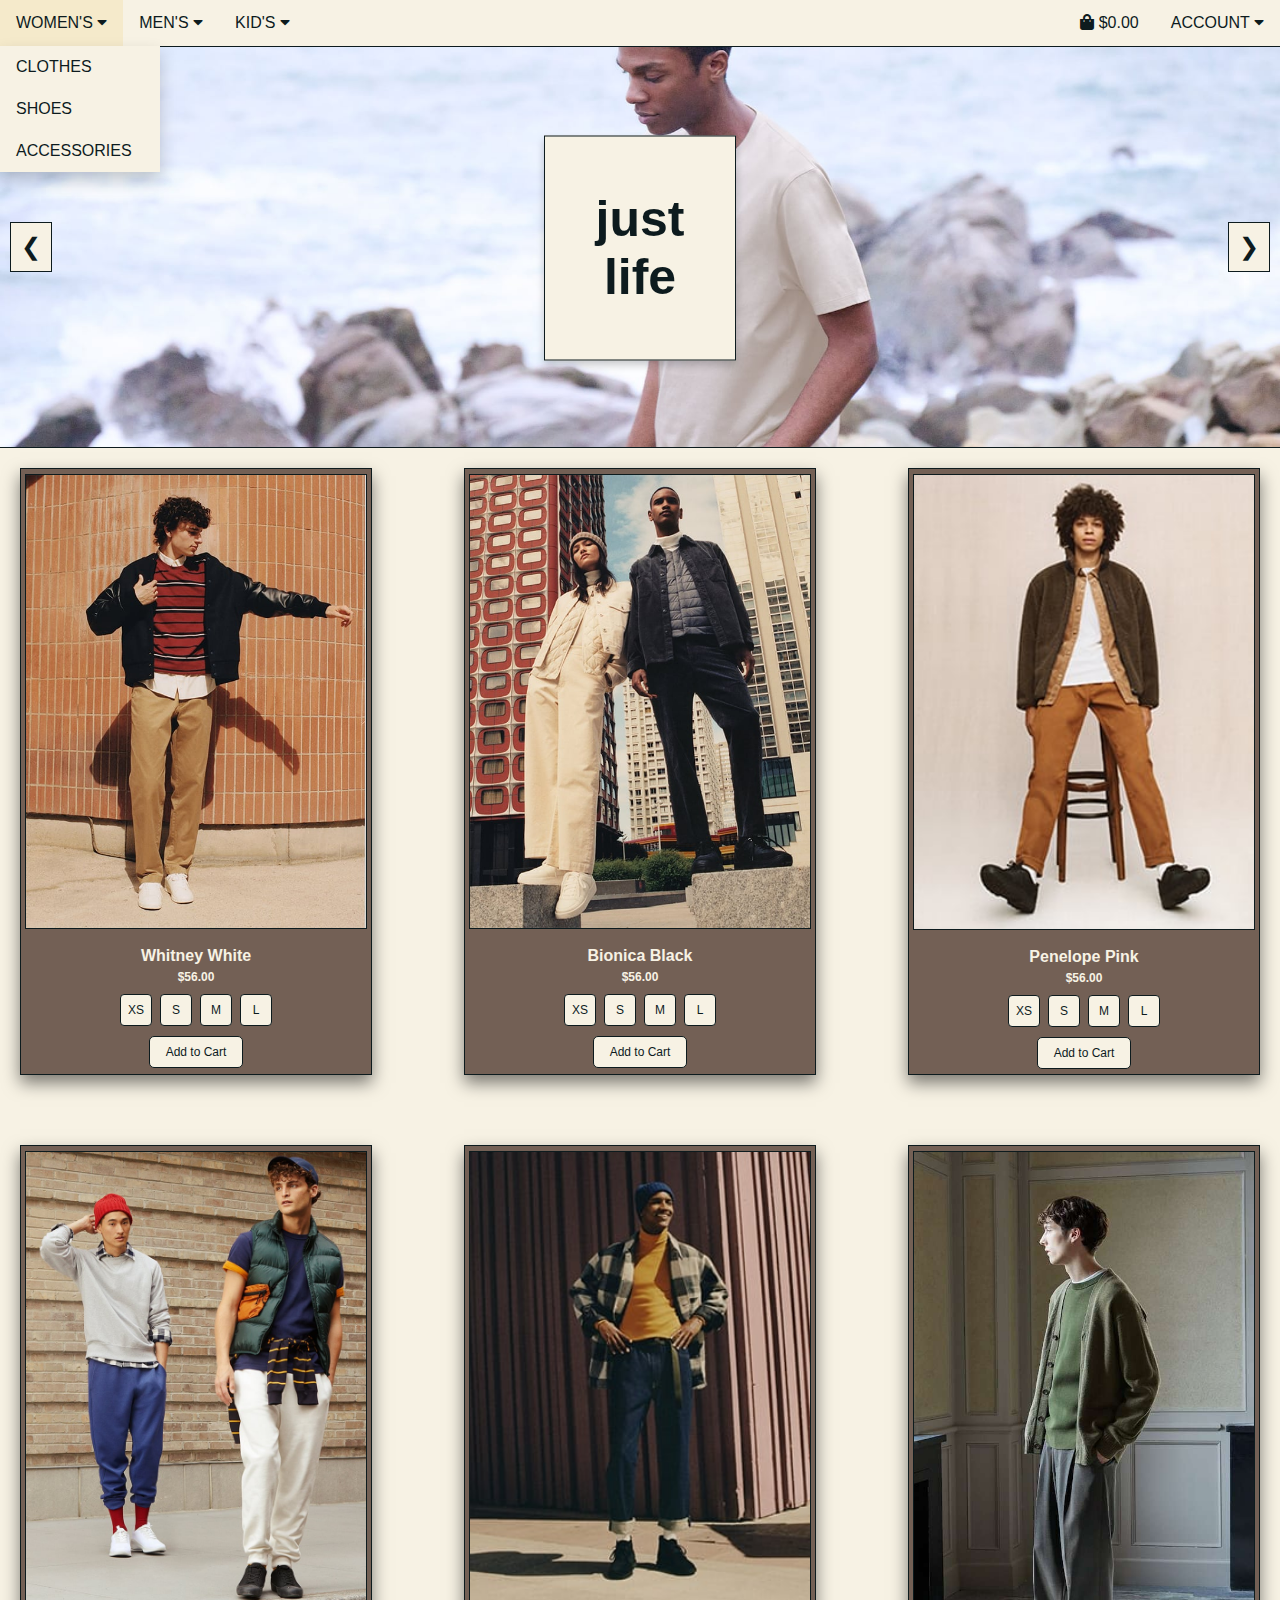
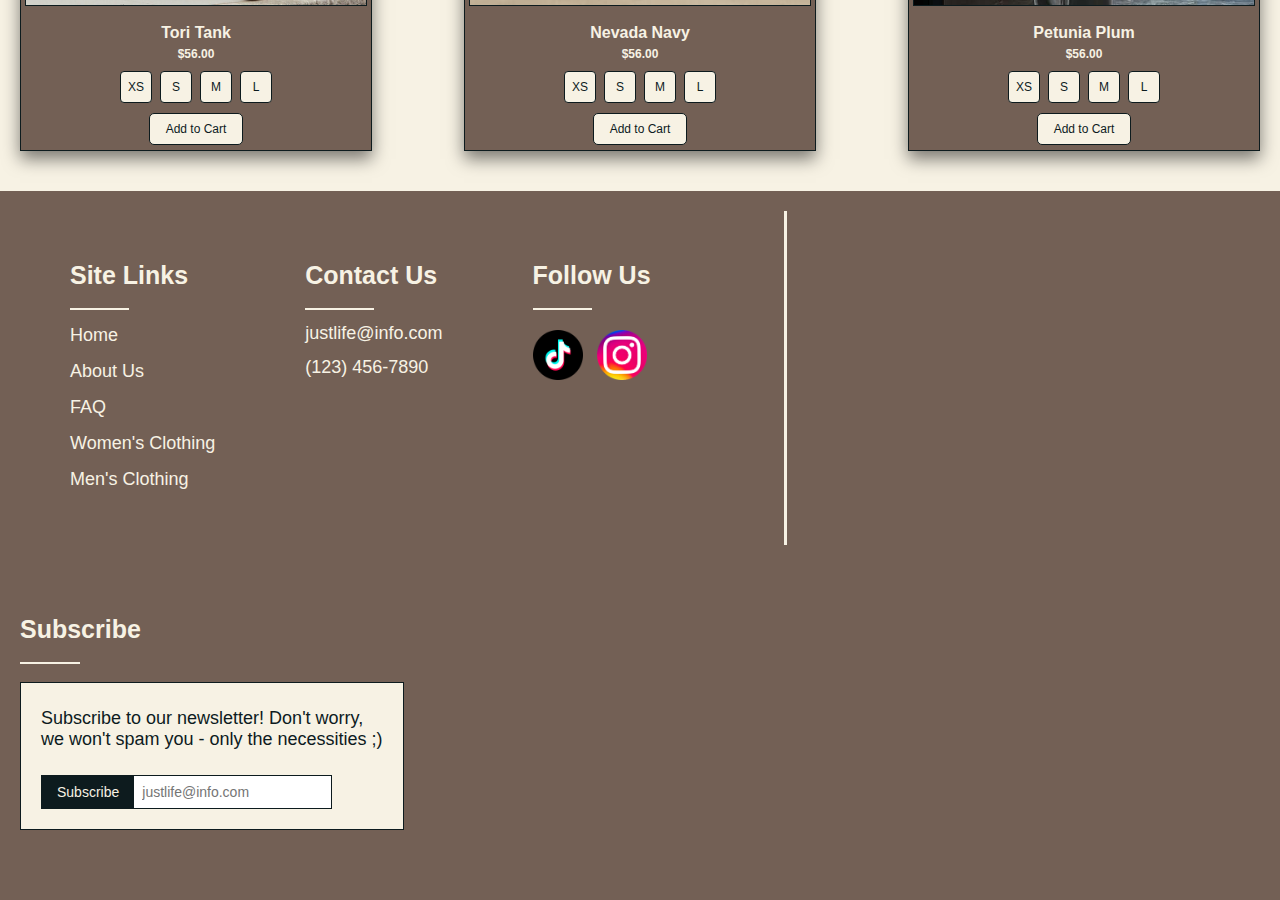
==== MenWebsite.html @ 989c3451 "Add files via upload" ====
<!DOCTYPE html>
<html lang = ="en">
	<head>
		<link rel = "stylesheet" href = "WebsiteStyle.css">
		<link rel="stylesheet" href="https://cdnjs.cloudflare.com/ajax/libs/font-awesome/5.15.4/css/all.min.css">
		<title> Ramshaw_Portfolio </title>
		<meta charset = "UTF-8">
		<meta name = "viewport" content = "width = device - width, initial - scale = 1">
		<style></style>
	</head>

<body>
<!-- NAVAGATION BAR -->							
	<div class="navbar">
    	
<!--women's dropdown and tabs-->
		<div class = "dropdown">
			<button class = "dropbtn"> WOMEN'S
				<i class = "fa fa-caret-down"> </i>
			</button>
	
			<div class = "dropdown-content">		
  				<a href="WomenWebsite.html">CLOTHES</a>
  				<a href="#">SHOES</a>
        		<a href="#">ACCESSORIES</a>
			</div>
		</div>	
<!----------------------->
						
<!--men's dropdown and tabs-->						
		<div class = "dropdown">
			<button class = "dropbtn"> MEN'S
				<i class = "fa fa-caret-down"> </i>
			</button>

			<div class = "dropdown-content">		
  				<a href="MenWebsite.html">CLOTHES</a>
  				<a href="#">SHOES</a>
        		<a href="#">ACCESSORIES</a>
			</div>
		</div>
<!----------------------->
	
<!--kid's dropdown and tabs-->	
  		<div class="dropdown">
    		<button class="dropbtn"> KID'S 
      			<i class="fa fa-caret-down"> </i>
    		</button>
    					
    		<div class="dropdown-content">
      			<a href="#">CLOTHES</a>
      			<a href="#">SHOES</a>
      			<a href="#">ACCESSORIES</a>
    		</div>			
  		</div> 
<!----------------------->

<!--account dropdown and tabs-->	
  		<div class = "dropdownRight">
    		<button class="dropbtn"> ACCOUNT 
      			<i class="fa fa-caret-down"> </i>
    		</button>
    					
    		<div class="dropdownRight-contentRight">
      			<a href="#">FAVORITES</a>
      			<a href="#">PROFILE</a>
      			<a href="#">LOGIN/OUT</a>
    		</div>	
  		</div> 
	
<!-- Shopping bag icon -->
		<div class = "dropdownRight">
			<button class="dropbtn shopping-bag-icon" id="shopping-bag">
				<i class="fa fa-shopping-bag"></i>
				<span id="total-price">$0.00</span>
			</button>
	
			<div class="dropdownRight-contentRight" id="cart-dropdown">
        		<!-- Cart items will be dynamically added here -->
    		</div>
		</div>
<!----------------------->  
						
	</div>
<!--END OF NAVAGATION BAR-->

<!--HEADER-->
	<div class = "background">

<!--CAROUSEL-->
		<div class="carousel">
		
<!--CAROUSEL IMAGES-->
        <div class="carousel-inner">
            <div class="carousel-item active">
                <img src="images/men/carousel/menCaro3.jpg" alt="Image 1">
            </div>
            <div class="carousel-item">
                <img src="images/men/carousel/menCaro2.jpg" alt="Image 2">
            </div>
            <div class="carousel-item">
                <img src="images/men/carousel/menCaro1.jpg" alt="Image 3">
            </div>
        </div>
<!--CAROUSEL NAV BUTTONS-->
        <button class="carousel-control prev" onclick="prevSlide()">&#10094;</button>
        <button class="carousel-control next" onclick="nextSlide()">&#10095;</button>
    </div>
	
	
		<div class = "header">
			<div class = "container">		
				<h1> just life </h1>					
			</div>		
		</div>
	</div>
<!--END OF HEADER-->

<div class="containerBar"> </div>

<!-- PRODUCT CARDS-->
<div class="product-container">

<!-- product 1 -->
    <div class="product">
        <img src="images/men/product/men1.jpg" alt="Product 1">
        <h2>Whitney White</h2>
        <p class = "price">$56.00</p>
        <div class="size-options">
        	<span class="size" data-size="XS" onclick="selectSize(this)">XS</span>
        	<span class="size" data-size="S" onclick="selectSize(this)">S</span>
        	<span class="size" data-size="M" onclick="selectSize(this)">M</span>
        	<span class="size" data-size="L" onclick="selectSize(this)">L</span>
    	</div>        	
        <button onclick="addToCart('Whitney White', 56.00, selectedSize)">Add to Cart</button>
    </div>

<!-- product 2 -->
    <div class="product">
        <img src="images/men/product/men2.jpg" alt="Product 2">
        <h2>Bionica Black</h2>
        <p class = "price">$56.00</p>
        <div class="size-options">
        	<span class="size" data-size="XS" onclick="selectSize(this)">XS</span>
        	<span class="size" data-size="S" onclick="selectSize(this)">S</span>
        	<span class="size" data-size="M" onclick="selectSize(this)">M</span>
        	<span class="size" data-size="L" onclick="selectSize(this)">L</span>
    	</div>
        <button onclick="addToCart('Bionica Black', 25.00, selectedSize)">Add to Cart</button>
    </div>

<!-- product 3 -->
    <div class="product">
        <img src="images/men/product/men6.jpg" alt="Product 3">
        <h2>Penelope Pink</h2>
        <p class = "price">$56.00</p>
        <div class="size-options">
        	<span class="size" data-size="XS" onclick="selectSize(this)">XS</span>
        	<span class="size" data-size="S" onclick="selectSize(this)">S</span>
        	<span class="size" data-size="M" onclick="selectSize(this)">M</span>
        	<span class="size" data-size="L" onclick="selectSize(this)">L</span>
    	</div>
        <button onclick="addToCart('Penelope Pink', 60.00, selectedSize)">Add to Cart</button>
    </div>
    
<!-- product 4 -->
    <div class="product">
        <img src="images/men/product/men4.jpg" alt="Product 4">
        <h2>Tori Tank</h2>
        <p class = "price">$56.00</p>
        <div class="size-options">
        	<span class="size" data-size="XS" onclick="selectSize(this)">XS</span>
        	<span class="size" data-size="S" onclick="selectSize(this)">S</span>
        	<span class="size" data-size="M" onclick="selectSize(this)">M</span>
        	<span class="size" data-size="L" onclick="selectSize(this)">L</span>
    	</div>
        <button onclick="addToCart('Tori Tank', 45.00, selectedSize)">Add to Cart</button>
    </div>
    
<!-- product 5 -->
    <div class="product">
        <img src="images/men/product/men5.jpg" alt="Product 5">
        <h2>Nevada Navy</h2>
        <p class = "price">$56.00</p>
        <div class="size-options">
        	<span class="size" data-size="XS" onclick="selectSize(this)">XS</span>
        	<span class="size" data-size="S" onclick="selectSize(this)">S</span>
        	<span class="size" data-size="M" onclick="selectSize(this)">M</span>
        	<span class="size" data-size="L" onclick="selectSize(this)">L</span>
    	</div>
        <button onclick="addToCart('Nevada Navy', 15.00, selectedSize)">Add to Cart</button>
    </div>
    
<!-- product 6 -->
    <div class="product">
        <img src="images/men/product/men3.jpg" alt="Product 6">
        <h2>Petunia Plum</h2>
        <p class = "price">$56.00</p>
        <div class="size-options">
        	<span class="size" data-size="XS" onclick="selectSize(this)">XS</span>
        	<span class="size" data-size="S" onclick="selectSize(this)">S</span>
        	<span class="size" data-size="M" onclick="selectSize(this)">M</span>
        	<span class="size" data-size="L" onclick="selectSize(this)">L</span>
    	</div>
        <button onclick="addToCart('Petunia Plum', 55.00, selectedSize)">Add to Cart</button>
    </div>
</div>
<!-- END OF PRODUCT CARDS -->

<!--FOOTER-->
<div class="footer">

<!-- Left side of the footer -->
    <div class="footer-left">
        <div class="site-links">
            <h3>Site Links</h3>
            <p><a href = "#">Home</a></p>
            <p><a href = "#">About Us</a></p>
            <p><a href = "#">FAQ</a></p>
            <p><a href = "WomenWebsite.html">Women's Clothing</a></p>
            <p><a href = "MenWebsite.html">Men's Clothing</a></p>
        </div>

        <div class="contact-info">
            <h3>Contact Us</h3>
            <a href="mailto:retailstore@company.com">justlife@info.com</a>
            <a href="tel:1234567890">(123) 456-7890</a>
        </div>
    
    	<div class="social-media">
            <h3>Follow Us</h3>
            <div class="social-media-icons">
                <a href = "https://www.tiktok.com"><img src="images/tiktokIcon.png" alt="TikTok"></a>
                <a href = "https://www.instagram.com"><img src="images/instaIcon.png" alt="Instagram"></a>
            </div>
    	</div>
    </div>

<!-- Right side of footer -->
    <div class="footer-right">
        <div class="subscribe">
            <h3>Subscribe</h3>
            <br></br>
            <div class ="subscribe-container">
            	<p>Subscribe to our newsletter! Don't worry,<br>
            	we won't spam you - only the necessities ;)</p>
            	<form>
            		<button>Subscribe</button>
            		<input type="email" placeholder="justlife@info.com">
            	</form>
            </div>
        </div>
    </div>
</div>
<!-- END OF FOOTER -->
	
	<script src="WebsiteJava.js"></script>							
	</body>
</html>
---- WebsiteStyle.css ----
html
{
	scroll-behavior: smooth;
}

body, h2, h3, h4, h5, h6
{
    font-family: "Arial", sans-serif;
	margin: 0px;
  	background-color: #f7f2e4; /*cream color*/
}

/* HEADER BOX */
.background
{
	position: relative;
    width: 100%;
    overflow: hidden;
}

/* CAROUSEL */
.carousel
{
    position: relative;
    width: 100%;
    height: 400px; 
    overflow: hidden;
    border-bottom: 1px solid #0D1B1E;
}

.carousel-inner
{
    display: flex;
    transition: transform 0.5s ease;
}

.carousel-item
{
    min-width: 100%; 
    box-sizing: border-box;
}

.carousel-item img
{
    width: 100%;
    height: 400px; 
    object-fit: cover; 
}

.carousel-control
{
    position: absolute;
    top: 50%;
    transform: translateY(-50%);
    background-color: #f7f2e4; 
    color: #0D1B1E;
    border: 1px solid #0D1B1E;
    padding: 10px;
    cursor: pointer;
    font-size: 24px;
    z-index: 10; 
}

.carousel-control.prev
{
    left: 10px; 
}

.carousel-control.next
{
    right: 10px; 
}

.carousel-control:hover
{
    background-color: rgba(0, 0, 0, 0.8); 
}
/* END OF CAROUSEL */

.header
{
    position: absolute;
    top: 50%;
    left: 50%;
    transform: translate(-50%, -50%);
    z-index: 5; 
    text-align: center;
}

.container
{
    background-color: #f7f2e4;
    border: 1px solid #0D1B1E; 
    font-size: 25px;
    color: #0D1B1E;
    width: 150px;
    padding: 20px;
    box-shadow: 0 4px 8px rgba(0, 0, 0, 0.2);
}

.container:hover
{
    transform: translateY(-5px);
    box-shadow: 0 6px 12px rgba(0, 0, 0, 0.15); 
}				
/* END OF HEADER BOX */

/*NAVAGATION BAR*/	
/* Navbar container */
.navbar
	{
  		overflow: hidden;
  		background-color: #f7f2e4; /*cream color*/
  		border-bottom: 1px solid #0D1B1E;
  		font-family: Arial;
  		margin: none;
  		
  	.shopping-bag-icon
  	{   
    	float: right;
    	margin-right: -10px;
    	margin-top: 0px;
    	font-size: 17px;
    	line-height: auto;
    	color: #0D1B1E;
	}
}
  		
/* Links inside the navbar */
.navbar a
	{
 		float: left;
  		font-size: 16px;
  		color: #0D1B1E; /*dark blue/black*/
  		text-align: center;
  		padding: 14px 16px;
  		text-decoration: none;
	}

/* The dropdown container */
.dropdown
	{
  		float: left;
  		overflow: hidden;
	}

/* Dropdown button */
.dropdown .dropbtn
	{
  		font-size: 16px; 
  		border: none;
  		outline: none;
  		color: #0D1B1E;
  		padding: 14px 16px;
  		background-color: inherit;
  		font-family: inherit;
  		margin: 0; 
	}

.navbar a:hover, .dropdown:hover .dropbtn
	{
  		background-color: #f5eacb; /*darker cream*/
  		color: #0D1B1E;
	}

/* Dropdown content */
.dropdown-content
	{
  		display: none;
  		position: absolute;
  		background-color: #f7f2e4;
  		min-width: 160px;
  		box-shadow: 0px 8px 16px 0px rgba(0,0,0,0.2);
  		z-index: 1;
	}

/* Links inside the dropdown */
.dropdown-content a
	{
  		float: none;
  		color: #0D1B1E;
  		padding: 12px 16px;
  		text-decoration: none;
  		display: block;
  		text-align: left;
	}

.dropdown-content a:hover
	{
  		background-image: #f5eacb;
  		color: #0D1B1E;
	}

.dropdown:hover .dropdown-content
	{
  		display: block;
	}

/*right tab for navbar dropdown*/
.dropdownRight
	{
		float: right;
		overflow: hidden; /*floats link to right*/
	}
	
.dropdownRight .dropbtn
	{
  		font-size: 16px; 
  		border: none;
  		outline: none;
  		color: #0D1B1E;
  		padding: 14px 16px;
  		background-color: inherit;
  		font-family: inherit;
  		margin: 0;
	}
	
.dropdownRight:hover .dropbtn
{
    background-color: #f5eacb; /* darker cream */
    color: #0D1B1E;
}
	
.dropdownRight-contentRight
{
  	display: none;
    position: absolute;
    right: 0;
    top: 40px;
    background-color: #f7f2e4;
    min-width: 250px;
    box-shadow: 0px 8px 16px 0px rgba(0, 0, 0, 0.2);
    z-index: 1;
    padding: 10px;
}
	
.dropdownRight-contentRight a
	{
  		float: none;
  		color: #0D1B1E;
  		padding: 12px 16px;
  		text-decoration: none;
  		display: block;
  		text-align: left;
	}

.dropdownRight-contentRight a:hover
	{
  		background-color: #f5eacb;
  		color: #0D1B1E;
	}
	
.dropdownRight-contentRight .cart-item
{
    display: flex;
    justify-content: space-between;
    padding: 8px 0;
    border-bottom: 1px solid #ccc;
}
									
.dropdownRight-contentRight .cart-item:last-child
{
    border-bottom: none;
}
		
.dropdownRight:hover .dropdownRight-contentRight
	{
  		display: block;
	}
	
#cart-dropdown
{
    display: none;
}
/*END OF NAVAGATION BAR*/

/* PRODUCT CARDS */
.product-container
{
    display: flex;
    flex-wrap: wrap;
    justify-content: space-between; 
    margin-top: 20px;
    width: 100%; 
    padding: 0 20px; 
    box-sizing: border-box;
    gap: 30px;
}

.product
{
    width: calc(30% - 20px);
    margin-bottom: 40px;
    background-color: #736055; /*brown*/
    padding: 5px; 
    border: 1px solid #0D1B1E; /*dark navy/black*/
	box-shadow: 0 8px 16px rgba(1, 0, 0, 0.5);
	display: flex;
    flex-direction: column;
    align-items: center;
    text-align: center;
    transition: transform 0.3s ease, box-shadow 0.3s ease; 
    box-sizing: border-box;
}

.product:hover
{
    transform: translateY(-5px);
    box-shadow: 0 6px 12px rgba(0, 0, 0, 0.15); 
}

.product img
{
    width: 100%; 
    height: auto; 
    border: 1px solid #0D1B1E; /*dark blue/black*/
    margin-bottom: 5px; 
    object-fit: cover;
}

.product h2
{
    font-size: 16px;
    margin-top: 13px;
    margin-bottom: 5px;
    color: #f7f2e4;
    font-weight: 600; 
    background-color: #736055; /*brown*/
}

.product p
{
    font-size: 12px; 
    color: #f7f2e4; 
    margin-bottom: 10px; 
}

.price
{
    font-size: 16px;
    color: #f7f2e4; 
    font-weight: 700; 
    margin: 0px;
}

/* PRODUCT SIZE OPTIONS */
.size-options
{
    display: flex;
    gap: 8px; 
    margin-bottom: 10px; 
}

.size
{
    display: inline-block;
    width: 30px; 
    height: 30px; 
    line-height: 30px;
    text-align: center;
    background-color: #f7f2e4; 
    color: #0D1B1E; 
    border: 1px solid #0D1B1E;
    border-radius: 4px;
    font-size: 12px;
    cursor: pointer; 
    transition: background-color 0.3s ease, color 0.3s ease; 
}

.size:hover
{
    background-color: #0D1B1E;
    color: #f7f2e4; 
}

.size.selected
{
    background-color: #0D1B1E;
    color: #f7f2e4;
}

/* ADD CART BUTTON */
.price-button-container
{
    display: flex; 
    align-items: center;
    gap: 10px; 
    margin-top: 10px; 
}

.product button
{
    background-color: #f7f2e4;
    color: #0D1B1E;
    border: none;
    padding: 8px 16px; 
    border-radius: 5px;
    border: 1px solid #0D1B1E;
    font-size: 12px; 
    cursor: pointer;
    transition: 0.3s ease; 
}

.product button:hover
{
    background-color: #0D1B1E;
	color: #f7f2e4;
}
/* END OF PRODUCT CARD *?

/*H1 STYLE*/	
.header
	{
		padding: 90px;
		font-size: 20px;
		text-align: center; /*center text*/
		color: #0D1B1E; /*text color*/
		display: flex;
		flex-wrap: wrap;
	}
/*END OF H1 STYLE*/

/*MEDIA LAYOUT DESIGN BASED ON DEVICE SIZE*/
/*when screen is <700px wide; two cols stack on top of each other instead next to*/
@media screen and (max-width: 700px)
	{
		
		body
			{
				width: 100%;
			}
		
		.container, .container2
			{
				width: 90%;
			}
			
		.header
			{
				padding: 50px;
			}
	}
	
/*when screen is <400px wide; links stack on top of each other instead next to*/
@media screen and (max-width: 400px)
	{
		.navbar a
			{
				float: none;
				width: 100%;
			}
			
		.header
			{
    			padding: 20px;
  			}

  		.footer
  			{
    			padding-left: 5px; 
  			}
	}

@media screen and (max-width: 320px)
	{
  		body, h2, h3, h4, h5, h6, footer
  			{
    			font-size: 12px; 
  			}
	}
	
/*FOOTER*/
.footer
{
    padding: 20px;
    background-color: #736055;
    color: #0D1B1E;
    display: flex;
    justify-content: space-between;
    flex-wrap: wrap;
    gap: 20px;
}

.footer-left
{
    display: flex;
    gap: 40px;
    flex-wrap: wrap;
    position: relative;
    padding-right: 110px;
}

.footer-left::after
{
    content: "";
    position: absolute;
    right: -20px;
    top: 0;
    bottom: 0;
    width: 3px;
    background-color: #f7f2e4;
}

.footer-right
{
	text-align: right;
    min-width: 200px;
}

.site-links, .social-media, .contact-info
{
    text-align: left;
	margin-top: 50px;
	margin-left: 50px;
	margin-bottom: 50px;

}

.footer h3
{
    background-color: #736055;
    color: #f7f2e4;
    text-align: left;
    font-size: 25px;
    padding-bottom: 20px;
    position: relative;
    display: inline-block;
}

.footer h3::after
{
    content: "";
    position: absolute;
    left: 0;
    bottom: 0;
    width: 50%;
    height: 2px; 
    background-color: #f7f2e4;
}

.footer p, .footer a
{
    color: #f7f2e4;
    text-decoration: none;
    display: block;
    margin: 5px 0;
    font-size: 18px;
    padding-top: 10px;
    cursor: pointer;
}

.footer a
{
    display: inline-block;
    padding: 0;
    margin: 0;
}

.contact-info
{
    text-align: left;
    margin-top: 50px;
    margin-left: 50px;
    margin-bottom: 50px;
}

.contact-info h3
{
    display: block;
    margin-bottom: 10px;
}

.contact-info a
{
    display: block;
    margin: 13px 0;
    color: #f7f2e4;
    text-decoration: none;
}

.social-media-icons img
{
    max-width: 50px;
    margin-right: 10px;
    padding-top: 20px;
    cursor: pointer;
}

/*SUBSCRIBE*/
.subscribe
{
	padding-right: 40px;
	margin-top: 50px;
	margin-right: 30px;
	margin-bottom: 50px;
	text-align: left;
}

.subscribe-container
{
	background-color: #f7f2e4;
	padding: 20px;
	margin-right: 20px;
	border: 1px solid #0D1B1E;
	padding-top: 20px;
}

.subscribe h3
{
	padding-bottom: 20px;
	position: relative;
    display: inline-block;
}

.subscribe h3::after
{
    content: "";
    position: absolute;
    left: 0;
    bottom: 0;
    width: 50%;
    height: 2px; 
    background-color: #f7f2e4;
    text-align: left;
}

.subscribe p
{
	text-align: left;
	color: #0D1B1E;
	padding-bottom: 20px;
	padding-top: 0;
}

.subscribe form
{
    display: flex;
    align-items: stretch;
}

.subscribe input[type="email"]
{
    padding: 8px;
    margin: 0;
    height: 100%;
    flex: none;
    border: 1px solid #0D1B1E;
    border-left: none;
    font-size: 14px;
    box-sizing: border-box;
}

.subscribe button
{
    padding: 8px 15px;
    background-color: #0D1B1E;
    color: #f7f2e4;
    border: 1px solid #0D1B1E;
    border-right: none;
    cursor: pointer;
    white-space: nowrap;
    font-size: 14px;
    height: 100%;
    box-sizing: border-box;
    flex: none;
}
/*END OF SUBSCRIBE*/
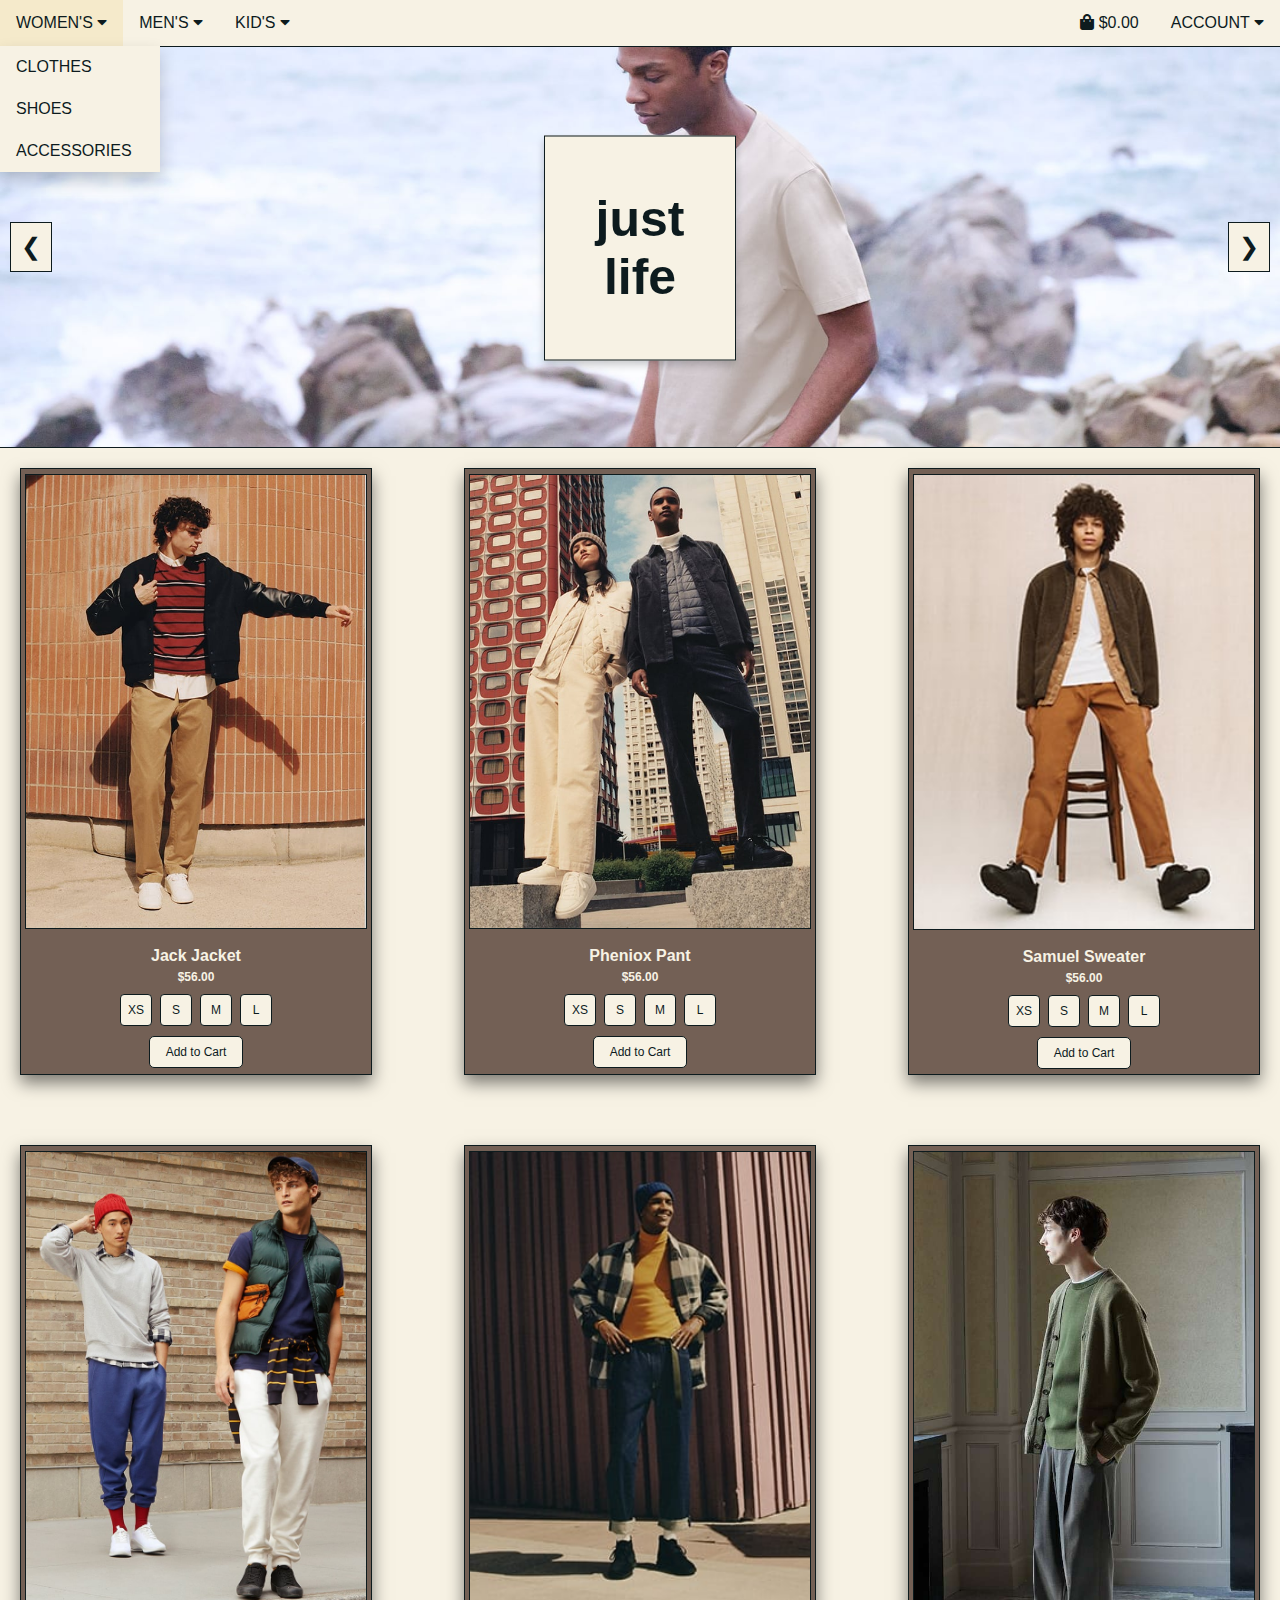
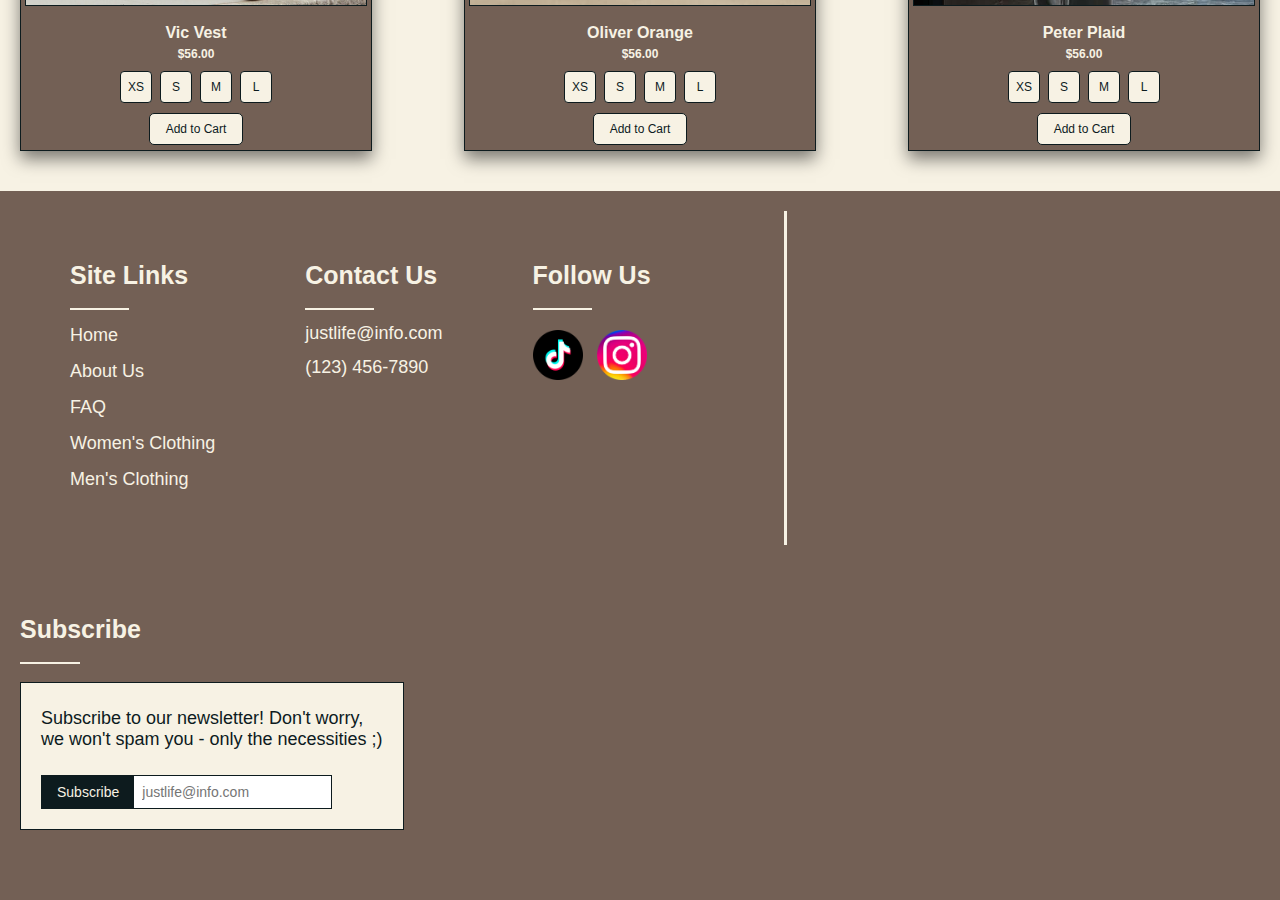
==== commit 1ef447af: "Update MenWebsite.html" ====
--- a/MenWebsite.html
+++ b/MenWebsite.html
@@ -1,7 +1,7 @@
 <!DOCTYPE html>
 <html lang = ="en">
 	<head>
-		<link rel = "stylesheet" href = "WebsiteStyle.css">
+		<link rel = "stylesheet" href = "css/WebsiteStyle.css">
 		<link rel="stylesheet" href="https://cdnjs.cloudflare.com/ajax/libs/font-awesome/5.15.4/css/all.min.css">
 		<title> Ramshaw_Portfolio </title>
 		<meta charset = "UTF-8">
@@ -124,7 +124,7 @@
 <!-- product 1 -->
     <div class="product">
         <img src="images/men/product/men1.jpg" alt="Product 1">
-        <h2>Whitney White</h2>
+        <h2>Jack Jacket</h2>
         <p class = "price">$56.00</p>
         <div class="size-options">
         	<span class="size" data-size="XS" onclick="selectSize(this)">XS</span>
@@ -138,7 +138,7 @@
 <!-- product 2 -->
     <div class="product">
         <img src="images/men/product/men2.jpg" alt="Product 2">
-        <h2>Bionica Black</h2>
+        <h2>Pheniox Pant</h2>
         <p class = "price">$56.00</p>
         <div class="size-options">
         	<span class="size" data-size="XS" onclick="selectSize(this)">XS</span>
@@ -152,7 +152,7 @@
 <!-- product 3 -->
     <div class="product">
         <img src="images/men/product/men6.jpg" alt="Product 3">
-        <h2>Penelope Pink</h2>
+        <h2>Samuel Sweater</h2>
         <p class = "price">$56.00</p>
         <div class="size-options">
         	<span class="size" data-size="XS" onclick="selectSize(this)">XS</span>
@@ -166,7 +166,7 @@
 <!-- product 4 -->
     <div class="product">
         <img src="images/men/product/men4.jpg" alt="Product 4">
-        <h2>Tori Tank</h2>
+        <h2>Vic Vest</h2>
         <p class = "price">$56.00</p>
         <div class="size-options">
         	<span class="size" data-size="XS" onclick="selectSize(this)">XS</span>
@@ -180,7 +180,7 @@
 <!-- product 5 -->
     <div class="product">
         <img src="images/men/product/men5.jpg" alt="Product 5">
-        <h2>Nevada Navy</h2>
+        <h2>Oliver Orange</h2>
         <p class = "price">$56.00</p>
         <div class="size-options">
         	<span class="size" data-size="XS" onclick="selectSize(this)">XS</span>
@@ -194,7 +194,7 @@
 <!-- product 6 -->
     <div class="product">
         <img src="images/men/product/men3.jpg" alt="Product 6">
-        <h2>Petunia Plum</h2>
+        <h2>Peter Plaid</h2>
         <p class = "price">$56.00</p>
         <div class="size-options">
         	<span class="size" data-size="XS" onclick="selectSize(this)">XS</span>
@@ -254,6 +254,6 @@
 </div>
 <!-- END OF FOOTER -->
 	
-	<script src="WebsiteJava.js"></script>							
+	<script src="js/WebsiteJava.js"></script>							
 	</body>
-</html>+</html>
--- a/css/WebsiteStyle.css
+++ b/css/WebsiteStyle.css
@@ -0,0 +1,667 @@
+html
+{
+	scroll-behavior: smooth;
+}
+
+body, h2, h3, h4, h5, h6
+{
+    font-family: "Arial", sans-serif;
+	margin: 0px;
+  	background-color: #f7f2e4; /*cream color*/
+}
+
+/* HEADER BOX */
+.background
+{
+	position: relative;
+    width: 100%;
+    overflow: hidden;
+}
+
+/* CAROUSEL */
+.carousel
+{
+    position: relative;
+    width: 100%;
+    height: 400px; 
+    overflow: hidden;
+    border-bottom: 1px solid #0D1B1E;
+}
+
+.carousel-inner
+{
+    display: flex;
+    transition: transform 0.5s ease;
+}
+
+.carousel-item
+{
+    min-width: 100%; 
+    box-sizing: border-box;
+}
+
+.carousel-item img
+{
+    width: 100%;
+    height: 400px; 
+    object-fit: cover; 
+}
+
+.carousel-control
+{
+    position: absolute;
+    top: 50%;
+    transform: translateY(-50%);
+    background-color: #f7f2e4; 
+    color: #0D1B1E;
+    border: 1px solid #0D1B1E;
+    padding: 10px;
+    cursor: pointer;
+    font-size: 24px;
+    z-index: 10; 
+}
+
+.carousel-control.prev
+{
+    left: 10px; 
+}
+
+.carousel-control.next
+{
+    right: 10px; 
+}
+
+.carousel-control:hover
+{
+    background-color: rgba(0, 0, 0, 0.8); 
+}
+/* END OF CAROUSEL */
+
+.header
+{
+    position: absolute;
+    top: 50%;
+    left: 50%;
+    transform: translate(-50%, -50%);
+    z-index: 5; 
+    text-align: center;
+}
+
+.container
+{
+    background-color: #f7f2e4;
+    border: 1px solid #0D1B1E; 
+    font-size: 25px;
+    color: #0D1B1E;
+    width: 150px;
+    padding: 20px;
+    box-shadow: 0 4px 8px rgba(0, 0, 0, 0.2);
+}
+
+.container:hover
+{
+    transform: translateY(-5px);
+    box-shadow: 0 6px 12px rgba(0, 0, 0, 0.15); 
+}				
+/* END OF HEADER BOX */
+
+/*NAVAGATION BAR*/	
+/* Navbar container */
+.navbar
+	{
+  		overflow: hidden;
+  		background-color: #f7f2e4; /*cream color*/
+  		border-bottom: 1px solid #0D1B1E;
+  		font-family: Arial;
+  		margin: none;
+  		
+  	.shopping-bag-icon
+  	{   
+    	float: right;
+    	margin-right: -10px;
+    	margin-top: 0px;
+    	font-size: 17px;
+    	line-height: auto;
+    	color: #0D1B1E;
+	}
+}
+  		
+/* Links inside the navbar */
+.navbar a
+	{
+ 		float: left;
+  		font-size: 16px;
+  		color: #0D1B1E; /*dark blue/black*/
+  		text-align: center;
+  		padding: 14px 16px;
+  		text-decoration: none;
+	}
+
+/* The dropdown container */
+.dropdown
+	{
+  		float: left;
+  		overflow: hidden;
+	}
+
+/* Dropdown button */
+.dropdown .dropbtn
+	{
+  		font-size: 16px; 
+  		border: none;
+  		outline: none;
+  		color: #0D1B1E;
+  		padding: 14px 16px;
+  		background-color: inherit;
+  		font-family: inherit;
+  		margin: 0; 
+	}
+
+.navbar a:hover, .dropdown:hover .dropbtn
+	{
+  		background-color: #f5eacb; /*darker cream*/
+  		color: #0D1B1E;
+	}
+
+/* Dropdown content */
+.dropdown-content
+	{
+  		display: none;
+  		position: absolute;
+  		background-color: #f7f2e4;
+  		min-width: 160px;
+  		box-shadow: 0px 8px 16px 0px rgba(0,0,0,0.2);
+  		z-index: 1;
+	}
+
+/* Links inside the dropdown */
+.dropdown-content a
+	{
+  		float: none;
+  		color: #0D1B1E;
+  		padding: 12px 16px;
+  		text-decoration: none;
+  		display: block;
+  		text-align: left;
+	}
+
+.dropdown-content a:hover
+	{
+  		background-image: #f5eacb;
+  		color: #0D1B1E;
+	}
+
+.dropdown:hover .dropdown-content
+	{
+  		display: block;
+	}
+
+/*right tab for navbar dropdown*/
+.dropdownRight
+	{
+		float: right;
+		overflow: hidden; /*floats link to right*/
+	}
+	
+.dropdownRight .dropbtn
+	{
+  		font-size: 16px; 
+  		border: none;
+  		outline: none;
+  		color: #0D1B1E;
+  		padding: 14px 16px;
+  		background-color: inherit;
+  		font-family: inherit;
+  		margin: 0;
+	}
+	
+.dropdownRight:hover .dropbtn
+{
+    background-color: #f5eacb; /* darker cream */
+    color: #0D1B1E;
+}
+	
+.dropdownRight-contentRight
+{
+  	display: none;
+    position: absolute;
+    right: 0;
+    top: 40px;
+    background-color: #f7f2e4;
+    min-width: 250px;
+    box-shadow: 0px 8px 16px 0px rgba(0, 0, 0, 0.2);
+    z-index: 1;
+    padding: 10px;
+}
+	
+.dropdownRight-contentRight a
+	{
+  		float: none;
+  		color: #0D1B1E;
+  		padding: 12px 16px;
+  		text-decoration: none;
+  		display: block;
+  		text-align: left;
+	}
+
+.dropdownRight-contentRight a:hover
+	{
+  		background-color: #f5eacb;
+  		color: #0D1B1E;
+	}
+	
+.dropdownRight-contentRight .cart-item
+{
+    display: flex;
+    justify-content: space-between;
+    padding: 8px 0;
+    border-bottom: 1px solid #ccc;
+}
+									
+.dropdownRight-contentRight .cart-item:last-child
+{
+    border-bottom: none;
+}
+		
+.dropdownRight:hover .dropdownRight-contentRight
+	{
+  		display: block;
+	}
+	
+#cart-dropdown
+{
+    display: none;
+}
+/*END OF NAVAGATION BAR*/
+
+/* PRODUCT CARDS */
+.product-container
+{
+    display: flex;
+    flex-wrap: wrap;
+    justify-content: space-between; 
+    margin-top: 20px;
+    width: 100%; 
+    padding: 0 20px; 
+    box-sizing: border-box;
+    gap: 30px;
+}
+
+.product
+{
+    width: calc(30% - 20px);
+    margin-bottom: 40px;
+    background-color: #736055; /*brown*/
+    padding: 5px; 
+    border: 1px solid #0D1B1E; /*dark navy/black*/
+	box-shadow: 0 8px 16px rgba(1, 0, 0, 0.5);
+	display: flex;
+    flex-direction: column;
+    align-items: center;
+    text-align: center;
+    transition: transform 0.3s ease, box-shadow 0.3s ease; 
+    box-sizing: border-box;
+}
+
+.product:hover
+{
+    transform: translateY(-5px);
+    box-shadow: 0 6px 12px rgba(0, 0, 0, 0.15); 
+}
+
+.product img
+{
+    width: 100%; 
+    height: auto; 
+    border: 1px solid #0D1B1E; /*dark blue/black*/
+    margin-bottom: 5px; 
+    object-fit: cover;
+}
+
+.product h2
+{
+    font-size: 16px;
+    margin-top: 13px;
+    margin-bottom: 5px;
+    color: #f7f2e4;
+    font-weight: 600; 
+    background-color: #736055; /*brown*/
+}
+
+.product p
+{
+    font-size: 12px; 
+    color: #f7f2e4; 
+    margin-bottom: 10px; 
+}
+
+.price
+{
+    font-size: 16px;
+    color: #f7f2e4; 
+    font-weight: 700; 
+    margin: 0px;
+}
+
+/* PRODUCT SIZE OPTIONS */
+.size-options
+{
+    display: flex;
+    gap: 8px; 
+    margin-bottom: 10px; 
+}
+
+.size
+{
+    display: inline-block;
+    width: 30px; 
+    height: 30px; 
+    line-height: 30px;
+    text-align: center;
+    background-color: #f7f2e4; 
+    color: #0D1B1E; 
+    border: 1px solid #0D1B1E;
+    border-radius: 4px;
+    font-size: 12px;
+    cursor: pointer; 
+    transition: background-color 0.3s ease, color 0.3s ease; 
+}
+
+.size:hover
+{
+    background-color: #0D1B1E;
+    color: #f7f2e4; 
+}
+
+.size.selected
+{
+    background-color: #0D1B1E;
+    color: #f7f2e4;
+}
+
+/* ADD CART BUTTON */
+.price-button-container
+{
+    display: flex; 
+    align-items: center;
+    gap: 10px; 
+    margin-top: 10px; 
+}
+
+.product button
+{
+    background-color: #f7f2e4;
+    color: #0D1B1E;
+    border: none;
+    padding: 8px 16px; 
+    border-radius: 5px;
+    border: 1px solid #0D1B1E;
+    font-size: 12px; 
+    cursor: pointer;
+    transition: 0.3s ease; 
+}
+
+.product button:hover
+{
+    background-color: #0D1B1E;
+	color: #f7f2e4;
+}
+/* END OF PRODUCT CARD *?
+
+/*H1 STYLE*/	
+.header
+	{
+		padding: 90px;
+		font-size: 20px;
+		text-align: center; /*center text*/
+		color: #0D1B1E; /*text color*/
+		display: flex;
+		flex-wrap: wrap;
+	}
+/*END OF H1 STYLE*/
+
+/*MEDIA LAYOUT DESIGN BASED ON DEVICE SIZE*/
+/*when screen is <700px wide; two cols stack on top of each other instead next to*/
+@media screen and (max-width: 700px)
+	{
+		
+		body
+			{
+				width: 100%;
+			}
+		
+		.container, .container2
+			{
+				width: 90%;
+			}
+			
+		.header
+			{
+				padding: 50px;
+			}
+	}
+	
+/*when screen is <400px wide; links stack on top of each other instead next to*/
+@media screen and (max-width: 400px)
+	{
+		.navbar a
+			{
+				float: none;
+				width: 100%;
+			}
+			
+		.header
+			{
+    			padding: 20px;
+  			}
+
+  		.footer
+  			{
+    			padding-left: 5px; 
+  			}
+	}
+
+@media screen and (max-width: 320px)
+	{
+  		body, h2, h3, h4, h5, h6, footer
+  			{
+    			font-size: 12px; 
+  			}
+	}
+	
+/*FOOTER*/
+.footer
+{
+    padding: 20px;
+    background-color: #736055;
+    color: #0D1B1E;
+    display: flex;
+    justify-content: space-between;
+    flex-wrap: wrap;
+    gap: 20px;
+}
+
+.footer-left
+{
+    display: flex;
+    gap: 40px;
+    flex-wrap: wrap;
+    position: relative;
+    padding-right: 110px;
+}
+
+.footer-left::after
+{
+    content: "";
+    position: absolute;
+    right: -20px;
+    top: 0;
+    bottom: 0;
+    width: 3px;
+    background-color: #f7f2e4;
+}
+
+.footer-right
+{
+	text-align: right;
+    min-width: 200px;
+}
+
+.site-links, .social-media, .contact-info
+{
+    text-align: left;
+	margin-top: 50px;
+	margin-left: 50px;
+	margin-bottom: 50px;
+
+}
+
+.footer h3
+{
+    background-color: #736055;
+    color: #f7f2e4;
+    text-align: left;
+    font-size: 25px;
+    padding-bottom: 20px;
+    position: relative;
+    display: inline-block;
+}
+
+.footer h3::after
+{
+    content: "";
+    position: absolute;
+    left: 0;
+    bottom: 0;
+    width: 50%;
+    height: 2px; 
+    background-color: #f7f2e4;
+}
+
+.footer p, .footer a
+{
+    color: #f7f2e4;
+    text-decoration: none;
+    display: block;
+    margin: 5px 0;
+    font-size: 18px;
+    padding-top: 10px;
+    cursor: pointer;
+}
+
+.footer a
+{
+    display: inline-block;
+    padding: 0;
+    margin: 0;
+}
+
+.contact-info
+{
+    text-align: left;
+    margin-top: 50px;
+    margin-left: 50px;
+    margin-bottom: 50px;
+}
+
+.contact-info h3
+{
+    display: block;
+    margin-bottom: 10px;
+}
+
+.contact-info a
+{
+    display: block;
+    margin: 13px 0;
+    color: #f7f2e4;
+    text-decoration: none;
+}
+
+.social-media-icons img
+{
+    max-width: 50px;
+    margin-right: 10px;
+    padding-top: 20px;
+    cursor: pointer;
+}
+
+/*SUBSCRIBE*/
+.subscribe
+{
+	padding-right: 40px;
+	margin-top: 50px;
+	margin-right: 30px;
+	margin-bottom: 50px;
+	text-align: left;
+}
+
+.subscribe-container
+{
+	background-color: #f7f2e4;
+	padding: 20px;
+	margin-right: 20px;
+	border: 1px solid #0D1B1E;
+	padding-top: 20px;
+}
+
+.subscribe h3
+{
+	padding-bottom: 20px;
+	position: relative;
+    display: inline-block;
+}
+
+.subscribe h3::after
+{
+    content: "";
+    position: absolute;
+    left: 0;
+    bottom: 0;
+    width: 50%;
+    height: 2px; 
+    background-color: #f7f2e4;
+    text-align: left;
+}
+
+.subscribe p
+{
+	text-align: left;
+	color: #0D1B1E;
+	padding-bottom: 20px;
+	padding-top: 0;
+}
+
+.subscribe form
+{
+    display: flex;
+    align-items: stretch;
+}
+
+.subscribe input[type="email"]
+{
+    padding: 8px;
+    margin: 0;
+    height: 100%;
+    flex: none;
+    border: 1px solid #0D1B1E;
+    border-left: none;
+    font-size: 14px;
+    box-sizing: border-box;
+}
+
+.subscribe button
+{
+    padding: 8px 15px;
+    background-color: #0D1B1E;
+    color: #f7f2e4;
+    border: 1px solid #0D1B1E;
+    border-right: none;
+    cursor: pointer;
+    white-space: nowrap;
+    font-size: 14px;
+    height: 100%;
+    box-sizing: border-box;
+    flex: none;
+}
+/*END OF SUBSCRIBE*/
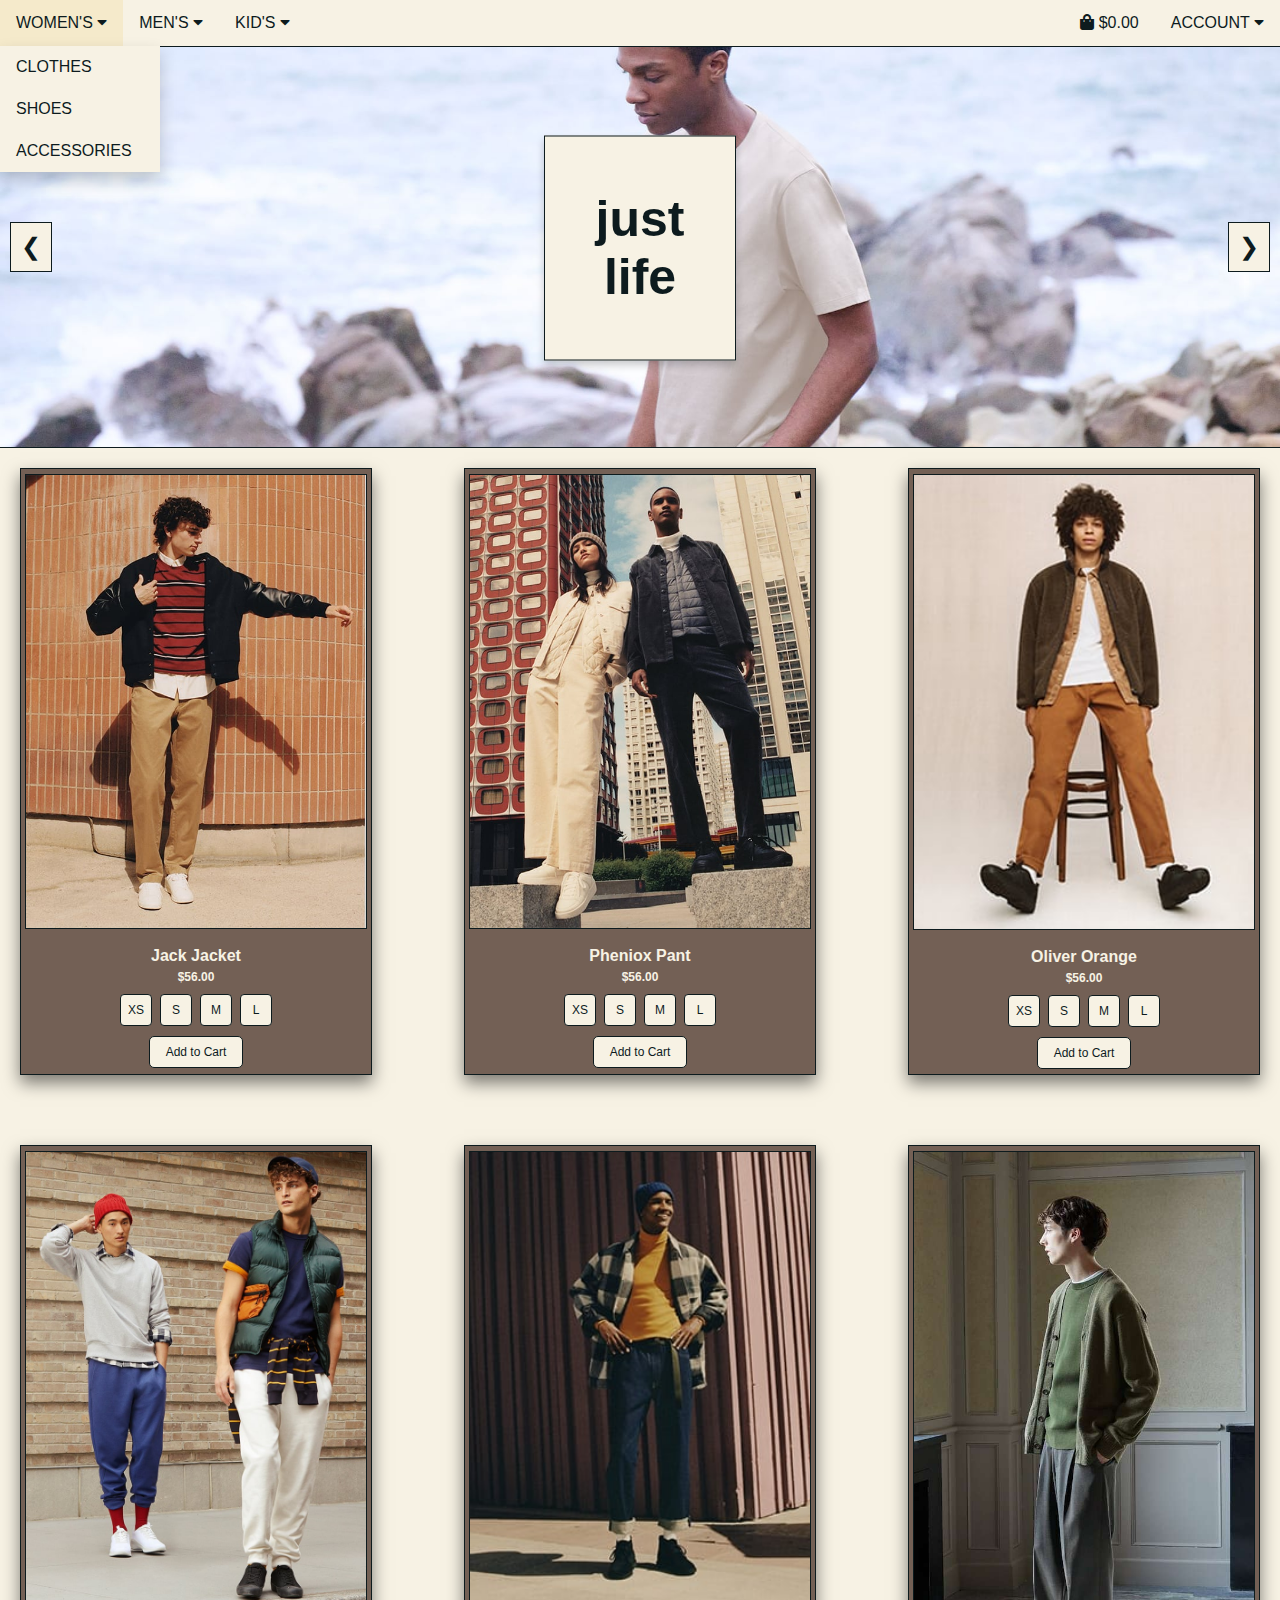
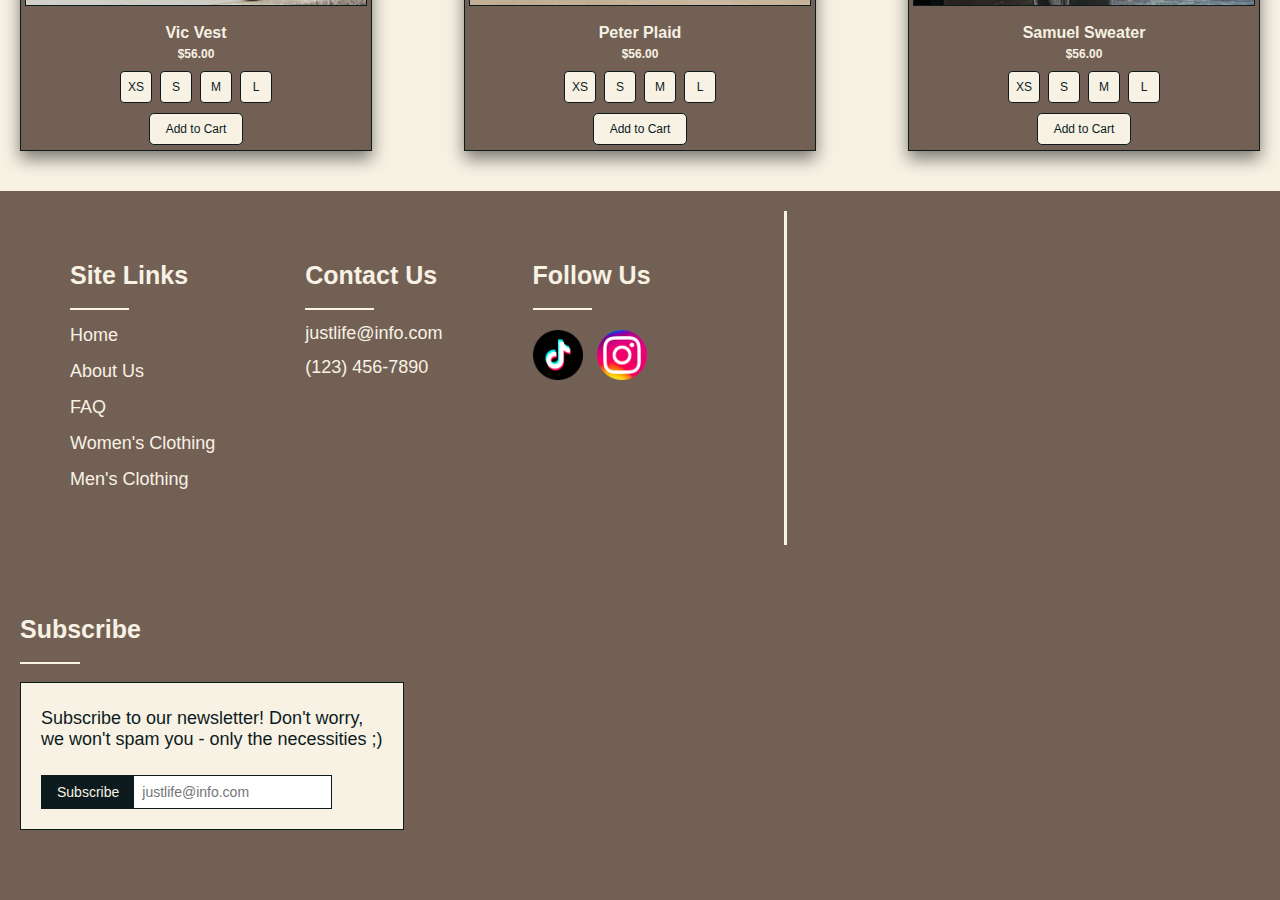
==== commit 697db2d9: "Update MenWebsite.html" ====
--- a/MenWebsite.html
+++ b/MenWebsite.html
@@ -152,7 +152,7 @@
 <!-- product 3 -->
     <div class="product">
         <img src="images/men/product/men6.jpg" alt="Product 3">
-        <h2>Samuel Sweater</h2>
+        <h2>Oliver Orange</h2>
         <p class = "price">$56.00</p>
         <div class="size-options">
         	<span class="size" data-size="XS" onclick="selectSize(this)">XS</span>
@@ -180,7 +180,7 @@
 <!-- product 5 -->
     <div class="product">
         <img src="images/men/product/men5.jpg" alt="Product 5">
-        <h2>Oliver Orange</h2>
+        <h2>Peter Plaid</h2>
         <p class = "price">$56.00</p>
         <div class="size-options">
         	<span class="size" data-size="XS" onclick="selectSize(this)">XS</span>
@@ -194,7 +194,7 @@
 <!-- product 6 -->
     <div class="product">
         <img src="images/men/product/men3.jpg" alt="Product 6">
-        <h2>Peter Plaid</h2>
+        <h2>Samuel Sweater</h2>
         <p class = "price">$56.00</p>
         <div class="size-options">
         	<span class="size" data-size="XS" onclick="selectSize(this)">XS</span>
